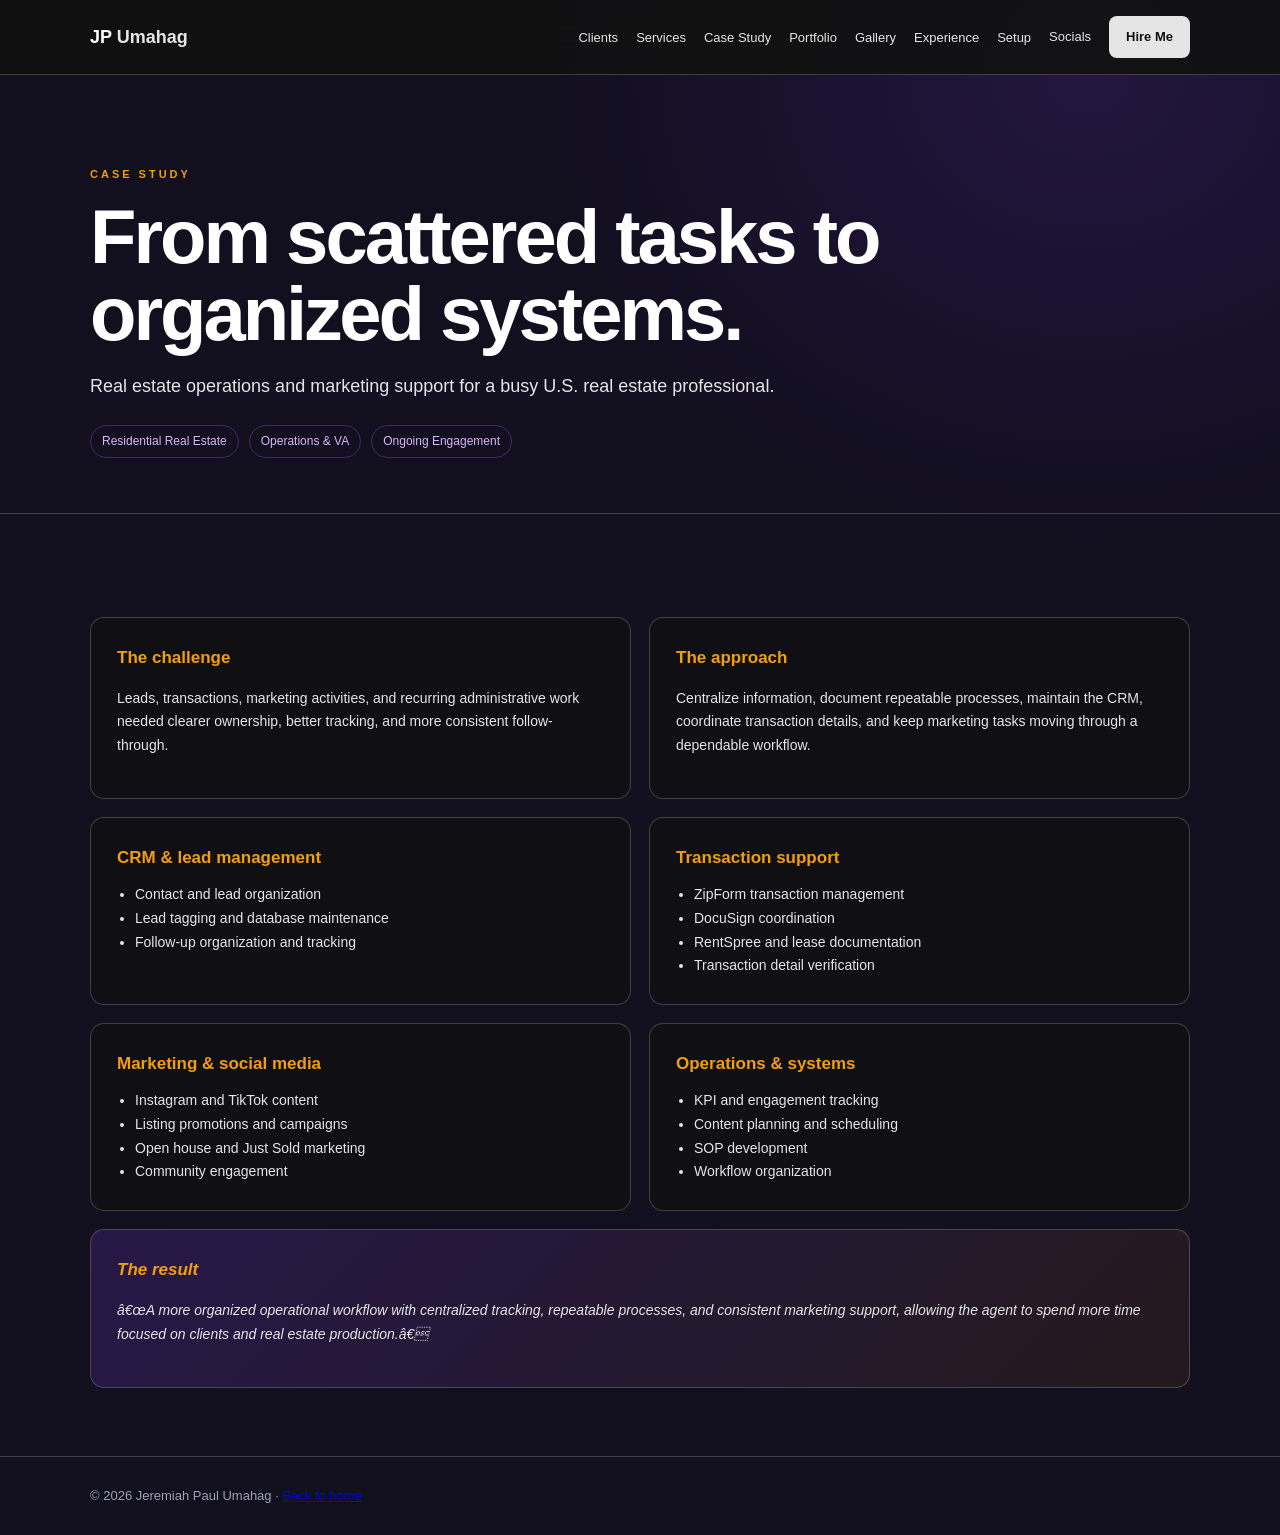
==== case-study.html @ 93256898 "Add files via upload" ====
﻿<!DOCTYPE html>
<html lang="en"><head><meta charset="UTF-8"><meta name="viewport" content="width=device-width,initial-scale=1"><title>Case Study | JP Umahag</title><style>:root{--bg:#120f1f;--panel:rgba(17,17,17,.7);--white:#fff;--silver:#e5e5e5;--muted:#9ca3af;--gold:#f59e0b;--purple:#a855f7;--line:rgba(229,229,229,.22)}*{box-sizing:border-box}body{margin:0;background:radial-gradient(ellipse 70% 50% at 85% 5%,rgba(124,58,237,.16),transparent 60%),var(--bg);color:var(--white);font-family:Inter,Arial,sans-serif;line-height:1.7}.wrap{width:min(1100px,calc(100% - 40px));margin:auto}nav{position:sticky;top:0;z-index:5;display:flex;justify-content:space-between;align-items:center;padding:16px max(20px,calc((100% - 1100px)/2));background:rgba(17,17,17,.94);border-bottom:1px solid var(--line);backdrop-filter:blur(16px)}.logo{font-weight:700;font-size:18px;color:#fff;text-decoration:none}.logo span{color:var(--silver)}.links{display:flex;align-items:center;gap:18px;list-style:none;margin:0;padding:0}.links a,summary{color:var(--silver);font-size:13px;text-decoration:none}.links a:hover,summary:hover{color:var(--gold)}.dropdown{position:relative}.dropdown summary{cursor:pointer;list-style:none}.dropdown summary::-webkit-details-marker{display:none}.social-menu{position:absolute;right:0;top:28px;min-width:150px;padding:8px;background:#191522;border:1px solid var(--line);border-radius:8px}.social-menu a{display:block;padding:7px 10px}.button{display:inline-block;padding:10px 17px;border-radius:8px;background:var(--silver);color:#111!important;font-weight:700}.hero{padding:90px 0 55px;border-bottom:1px solid var(--line)}.eyebrow{color:var(--gold);font-size:11px;font-weight:700;letter-spacing:3px;text-transform:uppercase}.hero h1{max-width:800px;margin:14px 0;font-size:clamp(42px,7vw,76px);line-height:1.02;letter-spacing:-3px}.hero p,.intro{max-width:700px;color:var(--silver);font-size:18px}.section{padding:68px 0}.section h2{font-size:clamp(25px,4vw,38px);margin:0 0 14px}.grid{display:grid;grid-template-columns:repeat(2,1fr);gap:18px;margin-top:35px}.card{padding:26px;background:var(--panel);border:1px solid var(--line);border-radius:14px}.card h3{margin:0 0 8px;color:var(--gold);font-size:17px}.card p,.card li{color:var(--silver);font-size:14px}.card ul{padding-left:18px;margin:10px 0 0}.result{grid-column:1/-1;background:linear-gradient(135deg,rgba(124,58,237,.2),rgba(245,158,11,.08));font-style:italic}.meta{display:flex;flex-wrap:wrap;gap:10px;margin-top:24px}.meta span{color:#d8b4fe;font-size:12px;border:1px solid rgba(168,85,247,.35);border-radius:99px;padding:5px 11px}footer{padding:28px 0;color:var(--muted);border-top:1px solid var(--line);font-size:13px}@media(max-width:760px){.links{display:none}.grid{grid-template-columns:1fr}.result{grid-column:auto}.hero{padding:58px 0 38px}.hero h1{letter-spacing:-1.5px}}</style><style>.reveal{opacity:0;transform:translateY(24px);transition:opacity .7s cubic-bezier(.23,1,.32,1),transform .7s cubic-bezier(.23,1,.32,1)}.reveal.visible{opacity:1;transform:translateY(0)}.reveal:nth-child(2){transition-delay:.1s}.reveal:nth-child(3){transition-delay:.2s}.reveal:nth-child(4){transition-delay:.3s}.reveal:nth-child(5){transition-delay:.4s}.reveal:nth-child(6){transition-delay:.5s}.hero .eyebrow,.hero h1,.hero p,.meta{animation:pageReveal .8s cubic-bezier(.23,1,.32,1) both}.hero h1{animation-delay:.12s}.hero p{animation-delay:.22s}.meta{animation-delay:.32s}@keyframes pageReveal{from{opacity:0;transform:translateY(22px)}to{opacity:1;transform:translateY(0)}}.card,.photo{transition:opacity .7s cubic-bezier(.23,1,.32,1),transform .35s ease,border-color .3s ease,box-shadow .3s ease}.card:hover,.photo:hover{transform:translateY(-5px);border-color:var(--gold);box-shadow:0 14px 32px rgba(0,0,0,.3)}@media(prefers-reduced-motion:reduce){*,*::before,*::after{animation:none!important;transition:none!important;scroll-behavior:auto!important}.reveal{opacity:1;transform:none}}</style></head><body><nav><a class="logo" href="index.html">JP <span>Umahag</span></a><ul class="links"><li><a href="clients.html">Clients</a></li><li><a href="services.html">Services</a></li><li><a href="case-study.html">Case Study</a></li><li><a href="portfolio.html">Portfolio</a></li><li><a href="gallery.html">Gallery</a></li><li><a href="index.html#experience">Experience</a></li><li><a href="index.html#setup">Setup</a></li><li><details class="dropdown"><summary>Socials</summary><div class="social-menu"><a href="https://www.linkedin.com/in/jpumahag/" target="_blank" rel="noopener">LinkedIn</a><a href="https://www.facebook.com/jp.iux0023" target="_blank" rel="noopener">Facebook</a><a href="https://www.instagram.com/jp.iux/" target="_blank" rel="noopener">Instagram</a><a href="https://www.onlinejobs.ph/jobseekers/info/2666370" target="_blank" rel="noopener">OnlineJobs.ph</a></div></details></li><li><a class="button" href="index.html#contact">Hire Me</a></li></ul></nav><main><section class="hero"><div class="wrap"><div class="eyebrow">Case study</div><h1>From scattered tasks to organized systems.</h1><p>Real estate operations and marketing support for a busy U.S. real estate professional.</p><div class="meta"><span>Residential Real Estate</span><span>Operations &amp; VA</span><span>Ongoing Engagement</span></div></div></section><section class="section"><div class="wrap"><div class="grid"><article class="card"><h3>The challenge</h3><p>Leads, transactions, marketing activities, and recurring administrative work needed clearer ownership, better tracking, and more consistent follow-through.</p></article><article class="card"><h3>The approach</h3><p>Centralize information, document repeatable processes, maintain the CRM, coordinate transaction details, and keep marketing tasks moving through a dependable workflow.</p></article><article class="card"><h3>CRM &amp; lead management</h3><ul><li>Contact and lead organization</li><li>Lead tagging and database maintenance</li><li>Follow-up organization and tracking</li></ul></article><article class="card"><h3>Transaction support</h3><ul><li>ZipForm transaction management</li><li>DocuSign coordination</li><li>RentSpree and lease documentation</li><li>Transaction detail verification</li></ul></article><article class="card"><h3>Marketing &amp; social media</h3><ul><li>Instagram and TikTok content</li><li>Listing promotions and campaigns</li><li>Open house and Just Sold marketing</li><li>Community engagement</li></ul></article><article class="card"><h3>Operations &amp; systems</h3><ul><li>KPI and engagement tracking</li><li>Content planning and scheduling</li><li>SOP development</li><li>Workflow organization</li></ul></article><article class="card result"><h3>The result</h3><p>â€œA more organized operational workflow with centralized tracking, repeatable processes, and consistent marketing support, allowing the agent to spend more time focused on clients and real estate production.â€</p></article></div></div></section></main><footer><div class="wrap">&copy; 2026 Jeremiah Paul Umahag &middot; <a href="index.html">Back to home</a></div></footer><script>document.addEventListener("DOMContentLoaded",()=>{const items=document.querySelectorAll(".section,.card,.photo,.tags");items.forEach(item=>item.classList.add("reveal"));const observer=new IntersectionObserver(entries=>entries.forEach(entry=>{if(entry.isIntersecting)entry.target.classList.add("visible")}),{threshold:.12});items.forEach(item=>observer.observe(item))});</script></body></html>
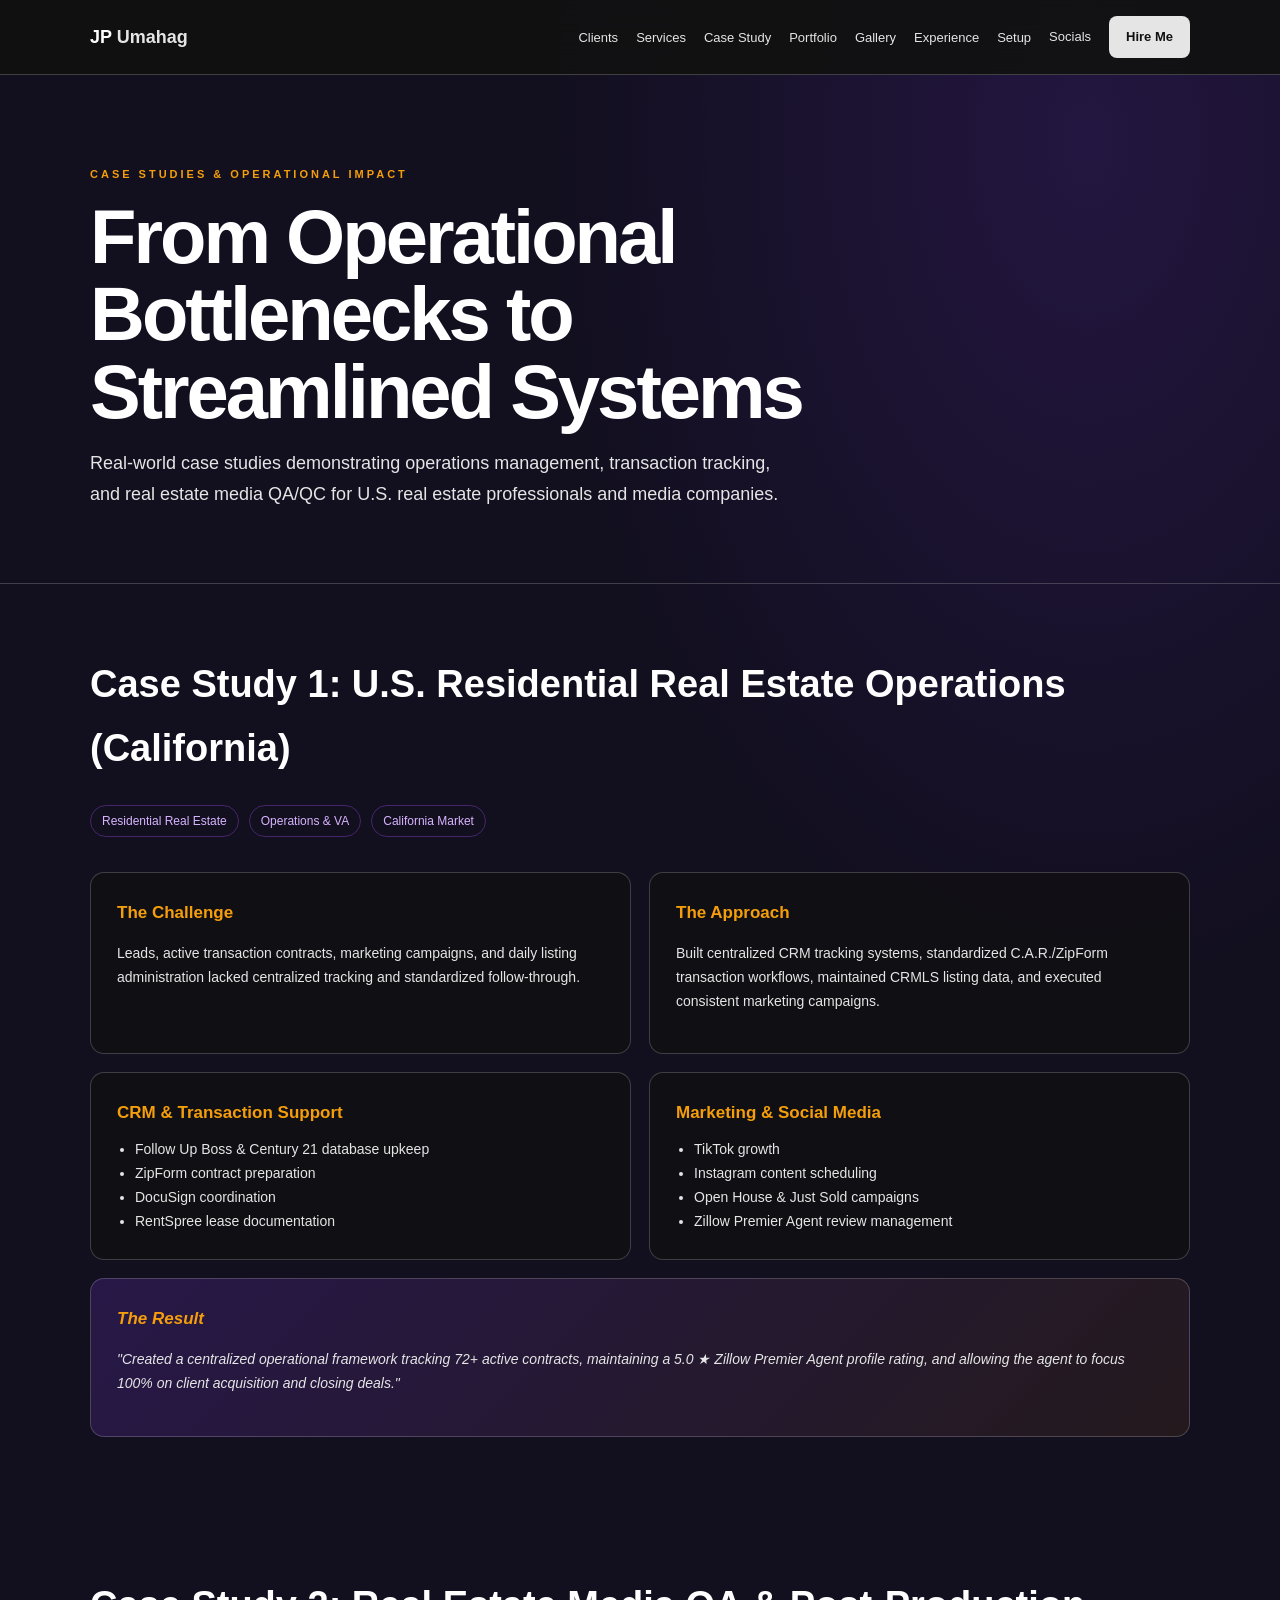
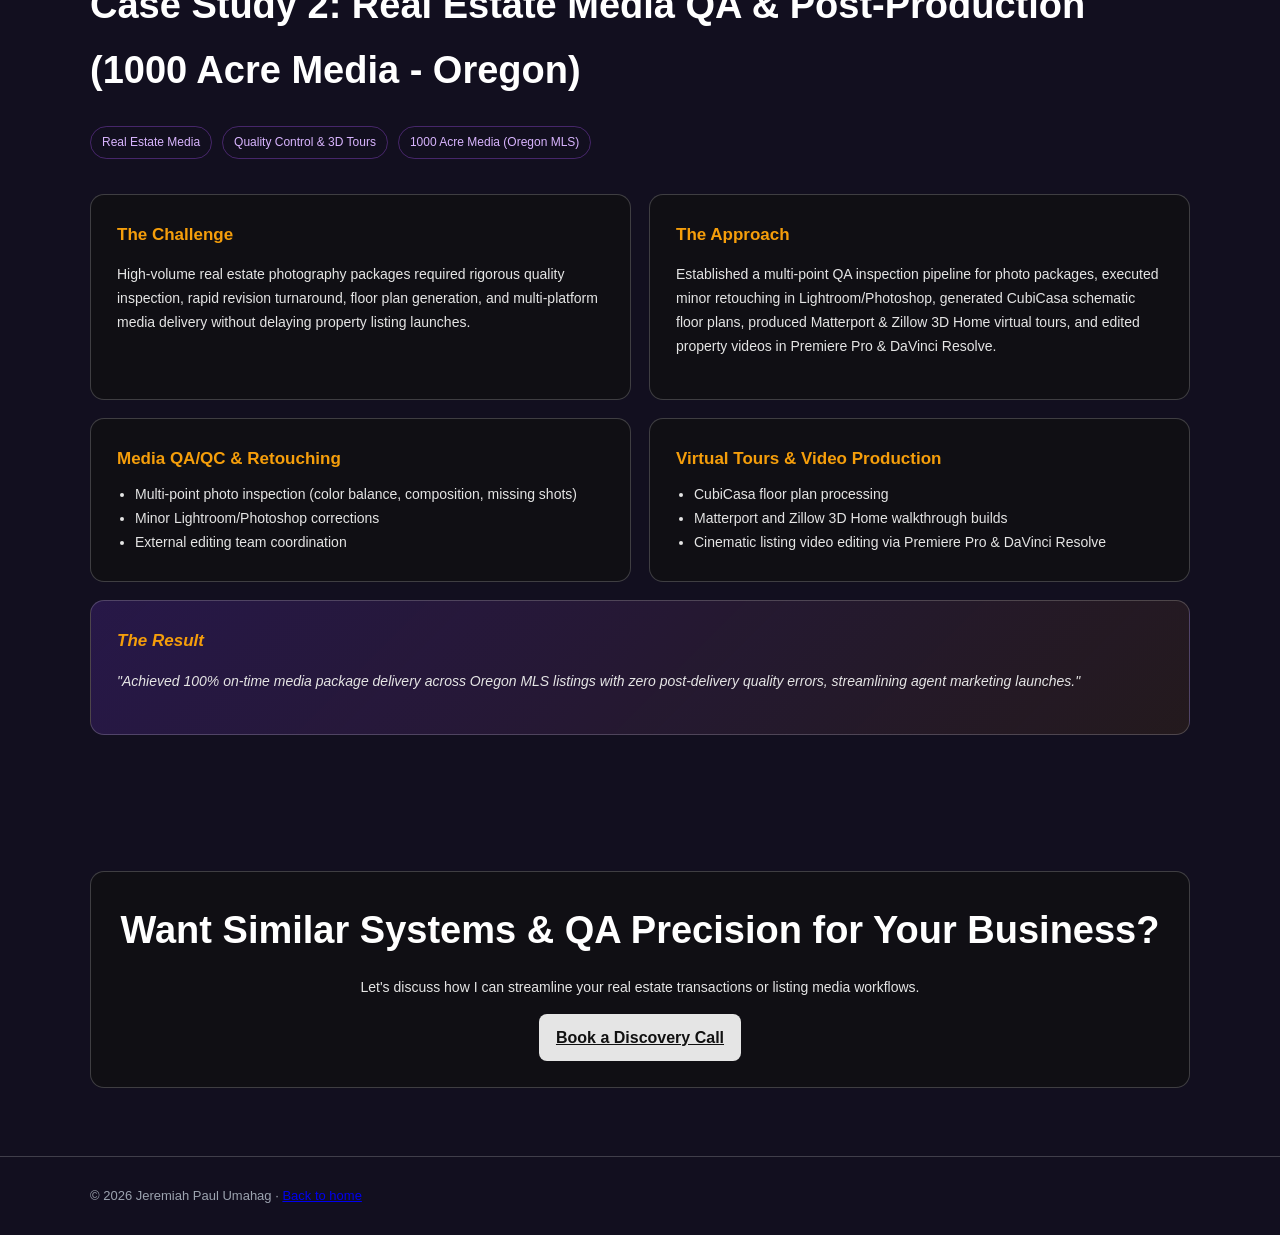
==== commit 0735119b: "Add files via upload" ====
--- a/case-study.html
+++ b/case-study.html
@@ -1,4 +1,144 @@
-﻿<!DOCTYPE html>
-<html lang="en"><head><meta charset="UTF-8"><meta name="viewport" content="width=device-width,initial-scale=1"><title>Case Study | JP Umahag</title><style>:root{--bg:#120f1f;--panel:rgba(17,17,17,.7);--white:#fff;--silver:#e5e5e5;--muted:#9ca3af;--gold:#f59e0b;--purple:#a855f7;--line:rgba(229,229,229,.22)}*{box-sizing:border-box}body{margin:0;background:radial-gradient(ellipse 70% 50% at 85% 5%,rgba(124,58,237,.16),transparent 60%),var(--bg);color:var(--white);font-family:Inter,Arial,sans-serif;line-height:1.7}.wrap{width:min(1100px,calc(100% - 40px));margin:auto}nav{position:sticky;top:0;z-index:5;display:flex;justify-content:space-between;align-items:center;padding:16px max(20px,calc((100% - 1100px)/2));background:rgba(17,17,17,.94);border-bottom:1px solid var(--line);backdrop-filter:blur(16px)}.logo{font-weight:700;font-size:18px;color:#fff;text-decoration:none}.logo span{color:var(--silver)}.links{display:flex;align-items:center;gap:18px;list-style:none;margin:0;padding:0}.links a,summary{color:var(--silver);font-size:13px;text-decoration:none}.links a:hover,summary:hover{color:var(--gold)}.dropdown{position:relative}.dropdown summary{cursor:pointer;list-style:none}.dropdown summary::-webkit-details-marker{display:none}.social-menu{position:absolute;right:0;top:28px;min-width:150px;padding:8px;background:#191522;border:1px solid var(--line);border-radius:8px}.social-menu a{display:block;padding:7px 10px}.button{display:inline-block;padding:10px 17px;border-radius:8px;background:var(--silver);color:#111!important;font-weight:700}.hero{padding:90px 0 55px;border-bottom:1px solid var(--line)}.eyebrow{color:var(--gold);font-size:11px;font-weight:700;letter-spacing:3px;text-transform:uppercase}.hero h1{max-width:800px;margin:14px 0;font-size:clamp(42px,7vw,76px);line-height:1.02;letter-spacing:-3px}.hero p,.intro{max-width:700px;color:var(--silver);font-size:18px}.section{padding:68px 0}.section h2{font-size:clamp(25px,4vw,38px);margin:0 0 14px}.grid{display:grid;grid-template-columns:repeat(2,1fr);gap:18px;margin-top:35px}.card{padding:26px;background:var(--panel);border:1px solid var(--line);border-radius:14px}.card h3{margin:0 0 8px;color:var(--gold);font-size:17px}.card p,.card li{color:var(--silver);font-size:14px}.card ul{padding-left:18px;margin:10px 0 0}.result{grid-column:1/-1;background:linear-gradient(135deg,rgba(124,58,237,.2),rgba(245,158,11,.08));font-style:italic}.meta{display:flex;flex-wrap:wrap;gap:10px;margin-top:24px}.meta span{color:#d8b4fe;font-size:12px;border:1px solid rgba(168,85,247,.35);border-radius:99px;padding:5px 11px}footer{padding:28px 0;color:var(--muted);border-top:1px solid var(--line);font-size:13px}@media(max-width:760px){.links{display:none}.grid{grid-template-columns:1fr}.result{grid-column:auto}.hero{padding:58px 0 38px}.hero h1{letter-spacing:-1.5px}}</style><style>.reveal{opacity:0;transform:translateY(24px);transition:opacity .7s cubic-bezier(.23,1,.32,1),transform .7s cubic-bezier(.23,1,.32,1)}.reveal.visible{opacity:1;transform:translateY(0)}.reveal:nth-child(2){transition-delay:.1s}.reveal:nth-child(3){transition-delay:.2s}.reveal:nth-child(4){transition-delay:.3s}.reveal:nth-child(5){transition-delay:.4s}.reveal:nth-child(6){transition-delay:.5s}.hero .eyebrow,.hero h1,.hero p,.meta{animation:pageReveal .8s cubic-bezier(.23,1,.32,1) both}.hero h1{animation-delay:.12s}.hero p{animation-delay:.22s}.meta{animation-delay:.32s}@keyframes pageReveal{from{opacity:0;transform:translateY(22px)}to{opacity:1;transform:translateY(0)}}.card,.photo{transition:opacity .7s cubic-bezier(.23,1,.32,1),transform .35s ease,border-color .3s ease,box-shadow .3s ease}.card:hover,.photo:hover{transform:translateY(-5px);border-color:var(--gold);box-shadow:0 14px 32px rgba(0,0,0,.3)}@media(prefers-reduced-motion:reduce){*,*::before,*::after{animation:none!important;transition:none!important;scroll-behavior:auto!important}.reveal{opacity:1;transform:none}}</style></head><body><nav><a class="logo" href="index.html">JP <span>Umahag</span></a><ul class="links"><li><a href="clients.html">Clients</a></li><li><a href="services.html">Services</a></li><li><a href="case-study.html">Case Study</a></li><li><a href="portfolio.html">Portfolio</a></li><li><a href="gallery.html">Gallery</a></li><li><a href="index.html#experience">Experience</a></li><li><a href="index.html#setup">Setup</a></li><li><details class="dropdown"><summary>Socials</summary><div class="social-menu"><a href="https://www.linkedin.com/in/jpumahag/" target="_blank" rel="noopener">LinkedIn</a><a href="https://www.facebook.com/jp.iux0023" target="_blank" rel="noopener">Facebook</a><a href="https://www.instagram.com/jp.iux/" target="_blank" rel="noopener">Instagram</a><a href="https://www.onlinejobs.ph/jobseekers/info/2666370" target="_blank" rel="noopener">OnlineJobs.ph</a></div></details></li><li><a class="button" href="index.html#contact">Hire Me</a></li></ul></nav><main><section class="hero"><div class="wrap"><div class="eyebrow">Case study</div><h1>From scattered tasks to organized systems.</h1><p>Real estate operations and marketing support for a busy U.S. real estate professional.</p><div class="meta"><span>Residential Real Estate</span><span>Operations &amp; VA</span><span>Ongoing Engagement</span></div></div></section><section class="section"><div class="wrap"><div class="grid"><article class="card"><h3>The challenge</h3><p>Leads, transactions, marketing activities, and recurring administrative work needed clearer ownership, better tracking, and more consistent follow-through.</p></article><article class="card"><h3>The approach</h3><p>Centralize information, document repeatable processes, maintain the CRM, coordinate transaction details, and keep marketing tasks moving through a dependable workflow.</p></article><article class="card"><h3>CRM &amp; lead management</h3><ul><li>Contact and lead organization</li><li>Lead tagging and database maintenance</li><li>Follow-up organization and tracking</li></ul></article><article class="card"><h3>Transaction support</h3><ul><li>ZipForm transaction management</li><li>DocuSign coordination</li><li>RentSpree and lease documentation</li><li>Transaction detail verification</li></ul></article><article class="card"><h3>Marketing &amp; social media</h3><ul><li>Instagram and TikTok content</li><li>Listing promotions and campaigns</li><li>Open house and Just Sold marketing</li><li>Community engagement</li></ul></article><article class="card"><h3>Operations &amp; systems</h3><ul><li>KPI and engagement tracking</li><li>Content planning and scheduling</li><li>SOP development</li><li>Workflow organization</li></ul></article><article class="card result"><h3>The result</h3><p>â€œA more organized operational workflow with centralized tracking, repeatable processes, and consistent marketing support, allowing the agent to spend more time focused on clients and real estate production.â€</p></article></div></div></section></main><footer><div class="wrap">&copy; 2026 Jeremiah Paul Umahag &middot; <a href="index.html">Back to home</a></div></footer><script>document.addEventListener("DOMContentLoaded",()=>{const items=document.querySelectorAll(".section,.card,.photo,.tags");items.forEach(item=>item.classList.add("reveal"));const observer=new IntersectionObserver(entries=>entries.forEach(entry=>{if(entry.isIntersecting)entry.target.classList.add("visible")}),{threshold:.12});items.forEach(item=>observer.observe(item))});</script></body></html>
-
-
+﻿<!DOCTYPE html>
+<html lang="en">
+<head>
+<meta charset="UTF-8">
+<meta name="viewport" content="width=device-width,initial-scale=1">
+<title>Case Study | JP Umahag</title>
+<style>:root{--bg:#120f1f;--panel:rgba(17,17,17,.7);--white:#fff;--silver:#e5e5e5;--muted:#9ca3af;--gold:#f59e0b;--purple:#a855f7;--line:rgba(229,229,229,.22)}*{box-sizing:border-box}body{margin:0;background:radial-gradient(ellipse 70% 50% at 85% 5%,rgba(124,58,237,.16),transparent 60%),var(--bg);color:var(--white);font-family:Inter,Arial,sans-serif;line-height:1.7}.wrap{width:min(1100px,calc(100% - 40px));margin:auto}nav{position:sticky;top:0;z-index:5;display:flex;justify-content:space-between;align-items:center;padding:16px max(20px,calc((100% - 1100px)/2));background:rgba(17,17,17,.94);border-bottom:1px solid var(--line);backdrop-filter:blur(16px)}.logo{font-weight:700;font-size:18px;color:#fff;text-decoration:none}.logo span{color:var(--silver)}.links{display:flex;align-items:center;gap:18px;list-style:none;margin:0;padding:0}.links a,summary{color:var(--silver);font-size:13px;text-decoration:none}.links a:hover,summary:hover{color:var(--gold)}.dropdown{position:relative}.dropdown summary{cursor:pointer;list-style:none}.dropdown summary::-webkit-details-marker{display:none}.social-menu{position:absolute;right:0;top:28px;min-width:150px;padding:8px;background:#191522;border:1px solid var(--line);border-radius:8px}.social-menu a{display:block;padding:7px 10px}.button{display:inline-block;padding:10px 17px;border-radius:8px;background:var(--silver);color:#111!important;font-weight:700}.hero{padding:90px 0 55px;border-bottom:1px solid var(--line)}.eyebrow{color:var(--gold);font-size:11px;font-weight:700;letter-spacing:3px;text-transform:uppercase}.hero h1{max-width:800px;margin:14px 0;font-size:clamp(42px,7vw,76px);line-height:1.02;letter-spacing:-3px}.hero p,.intro{max-width:700px;color:var(--silver);font-size:18px}.section{padding:68px 0}.section h2{font-size:clamp(25px,4vw,38px);margin:0 0 14px}.grid{display:grid;grid-template-columns:repeat(2,1fr);gap:18px;margin-top:35px}.card{padding:26px;background:var(--panel);border:1px solid var(--line);border-radius:14px}.card h3{margin:0 0 8px;color:var(--gold);font-size:17px}.card p,.card li{color:var(--silver);font-size:14px}.card ul{padding-left:18px;margin:10px 0 0}.result{grid-column:1/-1;background:linear-gradient(135deg,rgba(124,58,237,.2),rgba(245,158,11,.08));font-style:italic}.meta{display:flex;flex-wrap:wrap;gap:10px;margin-top:24px}.meta span{color:#d8b4fe;font-size:12px;border:1px solid rgba(168,85,247,.35);border-radius:99px;padding:5px 11px}footer{padding:28px 0;color:var(--muted);border-top:1px solid var(--line);font-size:13px}@media(max-width:760px){.links{display:none}.grid{grid-template-columns:1fr}.result{grid-column:auto}.hero{padding:58px 0 38px}.hero h1{letter-spacing:-1.5px}}</style>
+<style>.reveal{opacity:0;transform:translateY(24px);transition:opacity .7s cubic-bezier(.23,1,.32,1),transform .7s cubic-bezier(.23,1,.32,1)}.reveal.visible{opacity:1;transform:translateY(0)}.reveal:nth-child(2){transition-delay:.1s}.reveal:nth-child(3){transition-delay:.2s}.reveal:nth-child(4){transition-delay:.3s}.reveal:nth-child(5){transition-delay:.4s}.reveal:nth-child(6){transition-delay:.5s}.hero .eyebrow,.hero h1,.hero p,.meta{animation:pageReveal .8s cubic-bezier(.23,1,.32,1) both}.hero h1{animation-delay:.12s}.hero p{animation-delay:.22s}.meta{animation-delay:.32s}@keyframes pageReveal{from{opacity:0;transform:translateY(22px)}to{opacity:1;transform:translateY(0)}}.card,.photo{transition:opacity .7s cubic-bezier(.23,1,.32,1),transform .35s ease,border-color .3s ease,box-shadow .3s ease}.card:hover,.photo:hover{transform:translateY(-5px);border-color:var(--gold);box-shadow:0 14px 32px rgba(0,0,0,.3)}@media(prefers-reduced-motion:reduce){*,*::before,*::after{animation:none!important;transition:none!important;scroll-behavior:auto!important}.reveal{opacity:1;transform:none}}</style>
+</head>
+<body>
+<nav>
+<a class="logo" href="index.html">JP <span>Umahag</span></a>
+<ul class="links">
+<li><a href="clients.html">Clients</a></li>
+<li><a href="services.html">Services</a></li>
+<li><a href="case-study.html">Case Study</a></li>
+<li><a href="portfolio.html">Portfolio</a></li>
+<li><a href="gallery.html">Gallery</a></li>
+<li><a href="index.html#experience">Experience</a></li>
+<li><a href="index.html#setup">Setup</a></li>
+<li><details class="dropdown"><summary>Socials</summary><div class="social-menu"><a href="https://www.linkedin.com/in/jpumahag/" target="_blank" rel="noopener">LinkedIn</a><a href="https://www.facebook.com/jp.iux0023" target="_blank" rel="noopener">Facebook</a><a href="https://www.instagram.com/jp.iux/" target="_blank" rel="noopener">Instagram</a><a href="https://www.onlinejobs.ph/jobseekers/info/2666370" target="_blank" rel="noopener">OnlineJobs.ph</a></div></details></li>
+<li><a class="button" href="index.html#contact">Hire Me</a></li>
+</ul>
+</nav>
+<main>
+<section class="hero">
+<div class="wrap">
+<div class="eyebrow">CASE STUDIES & OPERATIONAL IMPACT</div>
+<h1>From Operational Bottlenecks to Streamlined Systems</h1>
+<p>Real-world case studies demonstrating operations management, transaction tracking, and real estate media QA/QC for U.S. real estate professionals and media companies.</p>
+</div>
+</section>
+
+<section class="section">
+<div class="wrap">
+<h2>Case Study 1: U.S. Residential Real Estate Operations (California)</h2>
+<div class="meta">
+<span>Residential Real Estate</span>
+<span>Operations & VA</span>
+<span>California Market</span>
+</div>
+<div class="grid">
+<article class="card">
+<h3>The Challenge</h3>
+<p>Leads, active transaction contracts, marketing campaigns, and daily listing administration lacked centralized tracking and standardized follow-through.</p>
+</article>
+<article class="card">
+<h3>The Approach</h3>
+<p>Built centralized CRM tracking systems, standardized C.A.R./ZipForm transaction workflows, maintained CRMLS listing data, and executed consistent marketing campaigns.</p>
+</article>
+<article class="card">
+<h3>CRM & Transaction Support</h3>
+<ul>
+<li>Follow Up Boss & Century 21 database upkeep</li>
+<li>ZipForm contract preparation</li>
+<li>DocuSign coordination</li>
+<li>RentSpree lease documentation</li>
+</ul>
+</article>
+<article class="card">
+<h3>Marketing & Social Media</h3>
+<ul>
+<li>TikTok growth</li>
+<li>Instagram content scheduling</li>
+<li>Open House & Just Sold campaigns</li>
+<li>Zillow Premier Agent review management</li>
+</ul>
+</article>
+<article class="card result">
+<h3>The Result</h3>
+<p>"Created a centralized operational framework tracking 72+ active contracts, maintaining a 5.0 ★ Zillow Premier Agent profile rating, and allowing the agent to focus 100% on client acquisition and closing deals."</p>
+</article>
+</div>
+</div>
+</section>
+
+<section class="section">
+<div class="wrap">
+<h2>Case Study 2: Real Estate Media QA &amp; Post-Production (1000 Acre Media - Oregon)</h2>
+<div class="meta">
+<span>Real Estate Media</span>
+<span>Quality Control & 3D Tours</span>
+<span>1000 Acre Media (Oregon MLS)</span>
+</div>
+<div class="grid">
+<article class="card">
+<h3>The Challenge</h3>
+<p>High-volume real estate photography packages required rigorous quality inspection, rapid revision turnaround, floor plan generation, and multi-platform media delivery without delaying property listing launches.</p>
+</article>
+<article class="card">
+<h3>The Approach</h3>
+<p>Established a multi-point QA inspection pipeline for photo packages, executed minor retouching in Lightroom/Photoshop, generated CubiCasa schematic floor plans, produced Matterport & Zillow 3D Home virtual tours, and edited property videos in Premiere Pro & DaVinci Resolve.</p>
+</article>
+<article class="card">
+<h3>Media QA/QC & Retouching</h3>
+<ul>
+<li>Multi-point photo inspection (color balance, composition, missing shots)</li>
+<li>Minor Lightroom/Photoshop corrections</li>
+<li>External editing team coordination</li>
+</ul>
+</article>
+<article class="card">
+<h3>Virtual Tours & Video Production</h3>
+<ul>
+<li>CubiCasa floor plan processing</li>
+<li>Matterport and Zillow 3D Home walkthrough builds</li>
+<li>Cinematic listing video editing via Premiere Pro & DaVinci Resolve</li>
+</ul>
+</article>
+<article class="card result">
+<h3>The Result</h3>
+<p>"Achieved 100% on-time media package delivery across Oregon MLS listings with zero post-delivery quality errors, streamlining agent marketing launches."</p>
+</article>
+</div>
+</div>
+</section>
+
+<section class="section">
+<div class="wrap">
+<div class="card" style="text-align: center;">
+<h2>Want Similar Systems &amp; QA Precision for Your Business?</h2>
+<p>Let's discuss how I can streamline your real estate transactions or listing media workflows.</p>
+<a class="button" href="index.html#contact">Book a Discovery Call</a>
+</div>
+</div>
+</section>
+</main>
+<footer>
+<div class="wrap">
+&copy; 2026 Jeremiah Paul Umahag &middot; <a href="index.html">Back to home</a>
+</div>
+</footer>
+<script>
+document.addEventListener("DOMContentLoaded",()=> {
+const items=document.querySelectorAll(".section,.card,.photo,.tags");
+items.forEach(item=>item.classList.add("reveal"));
+const observer=new IntersectionObserver(entries=>entries.forEach(entry=>{
+if(entry.isIntersecting)entry.target.classList.add("visible")
+}),{threshold:.12});
+items.forEach(item=>observer.observe(item))
+});
+</script>
+</body>
+</html>
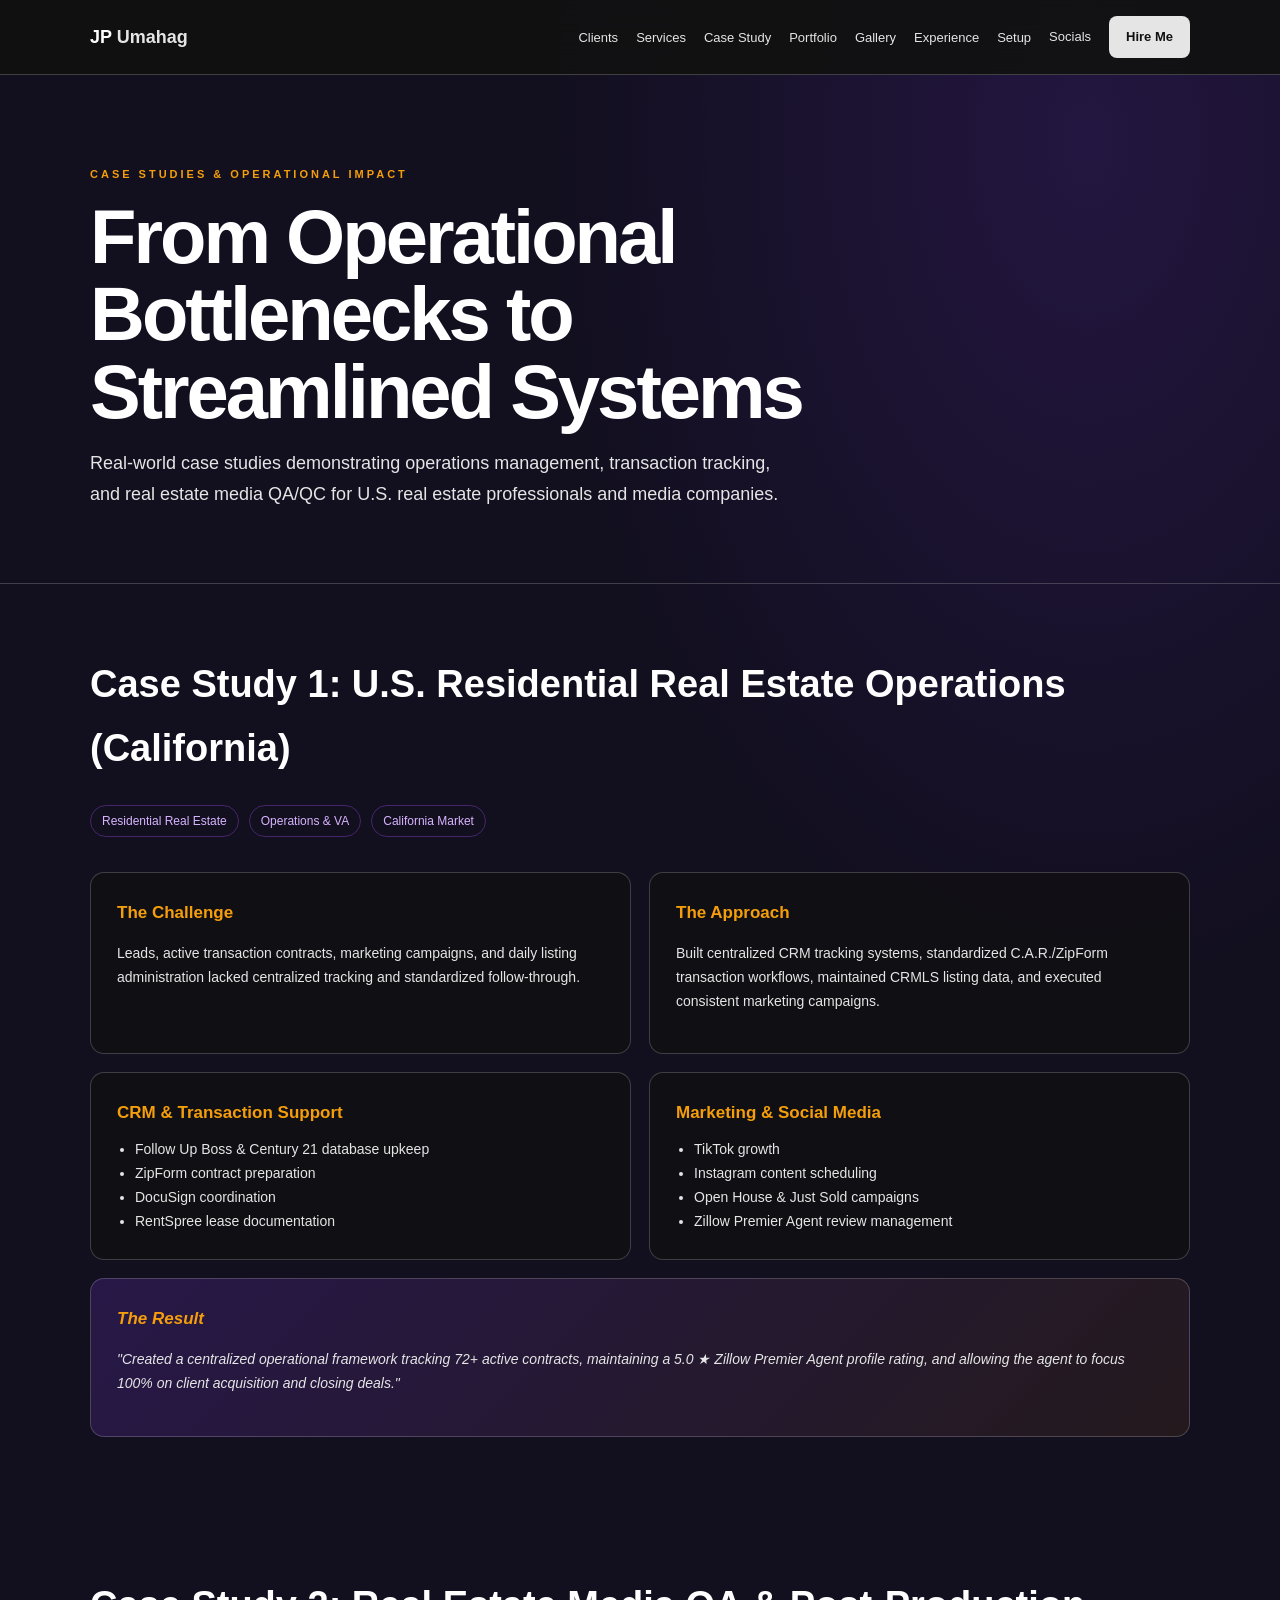
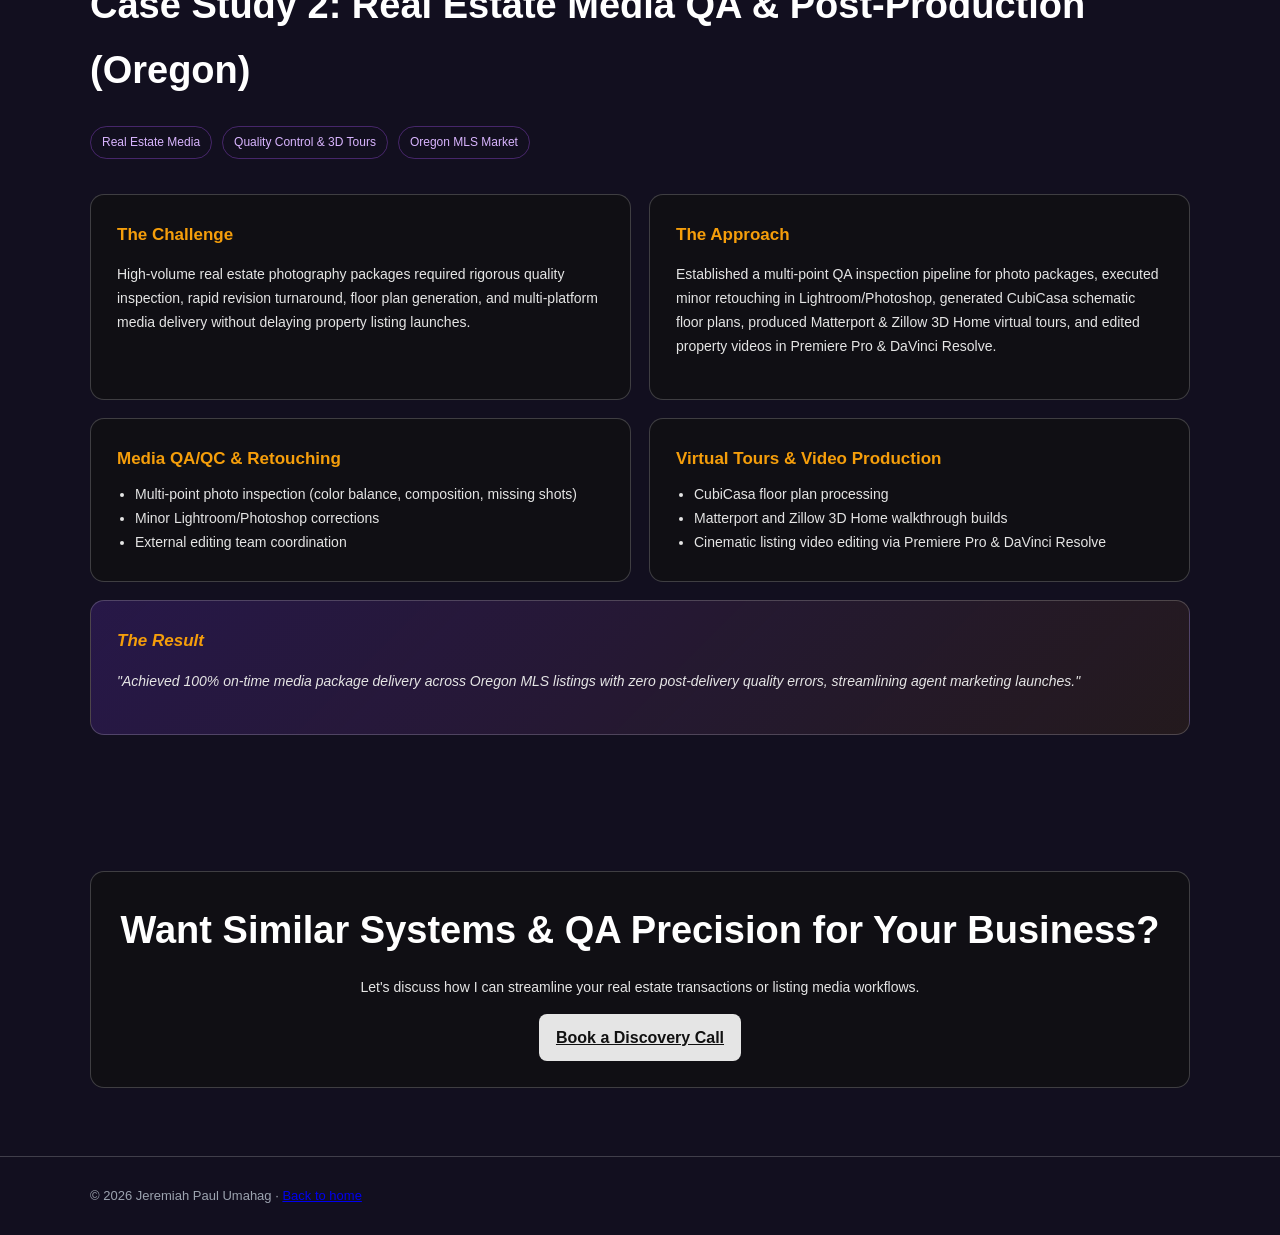
==== commit 051b99d6: "Add files via upload" ====
--- a/case-study.html
+++ b/case-study.html
@@ -76,11 +76,11 @@
 
 <section class="section">
 <div class="wrap">
-<h2>Case Study 2: Real Estate Media QA &amp; Post-Production (1000 Acre Media - Oregon)</h2>
+<h2>Case Study 2: Real Estate Media QA &amp; Post-Production (Oregon)</h2>
 <div class="meta">
 <span>Real Estate Media</span>
 <span>Quality Control & 3D Tours</span>
-<span>1000 Acre Media (Oregon MLS)</span>
+<span>Oregon MLS Market</span>
 </div>
 <div class="grid">
 <article class="card">
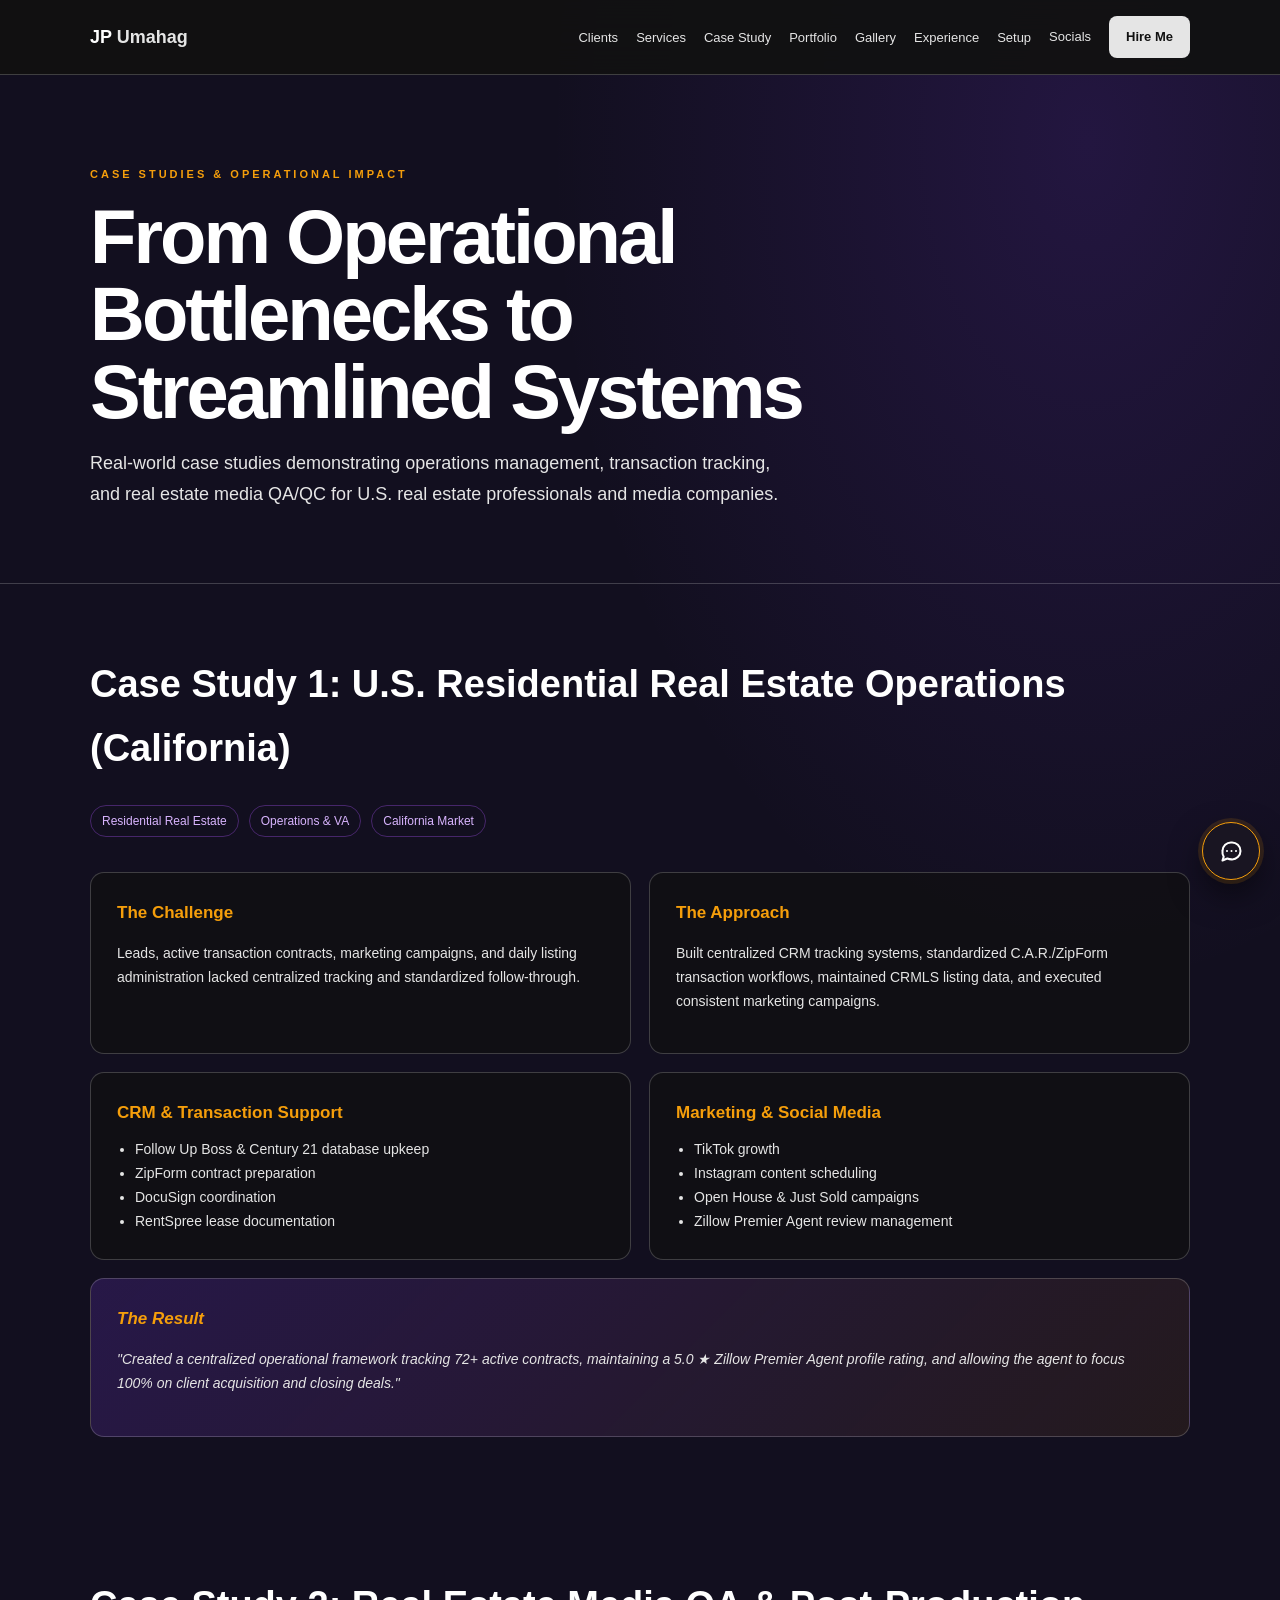
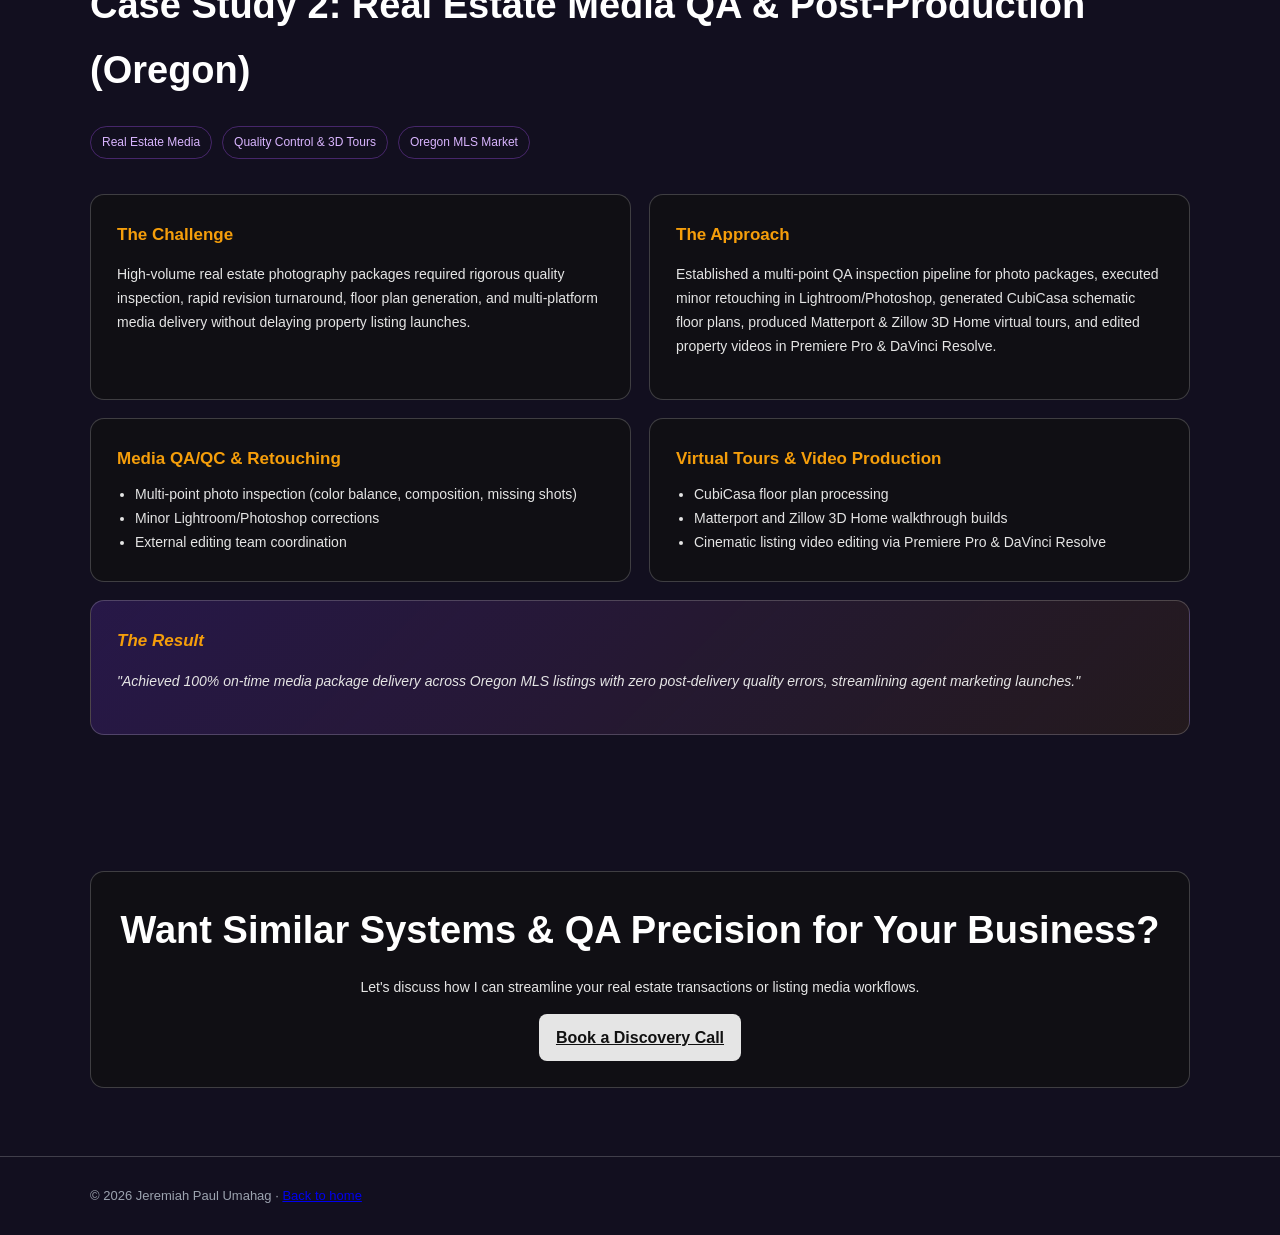
==== commit 2c76d4f1: "Add files via upload" ====
--- a/case-study.html
+++ b/case-study.html
@@ -4,6 +4,7 @@
 <meta charset="UTF-8">
 <meta name="viewport" content="width=device-width,initial-scale=1">
 <title>Case Study | JP Umahag</title>
+<link rel="stylesheet" href="chatbot.css">
 <style>:root{--bg:#120f1f;--panel:rgba(17,17,17,.7);--white:#fff;--silver:#e5e5e5;--muted:#9ca3af;--gold:#f59e0b;--purple:#a855f7;--line:rgba(229,229,229,.22)}*{box-sizing:border-box}body{margin:0;background:radial-gradient(ellipse 70% 50% at 85% 5%,rgba(124,58,237,.16),transparent 60%),var(--bg);color:var(--white);font-family:Inter,Arial,sans-serif;line-height:1.7}.wrap{width:min(1100px,calc(100% - 40px));margin:auto}nav{position:sticky;top:0;z-index:5;display:flex;justify-content:space-between;align-items:center;padding:16px max(20px,calc((100% - 1100px)/2));background:rgba(17,17,17,.94);border-bottom:1px solid var(--line);backdrop-filter:blur(16px)}.logo{font-weight:700;font-size:18px;color:#fff;text-decoration:none}.logo span{color:var(--silver)}.links{display:flex;align-items:center;gap:18px;list-style:none;margin:0;padding:0}.links a,summary{color:var(--silver);font-size:13px;text-decoration:none}.links a:hover,summary:hover{color:var(--gold)}.dropdown{position:relative}.dropdown summary{cursor:pointer;list-style:none}.dropdown summary::-webkit-details-marker{display:none}.social-menu{position:absolute;right:0;top:28px;min-width:150px;padding:8px;background:#191522;border:1px solid var(--line);border-radius:8px}.social-menu a{display:block;padding:7px 10px}.button{display:inline-block;padding:10px 17px;border-radius:8px;background:var(--silver);color:#111!important;font-weight:700}.hero{padding:90px 0 55px;border-bottom:1px solid var(--line)}.eyebrow{color:var(--gold);font-size:11px;font-weight:700;letter-spacing:3px;text-transform:uppercase}.hero h1{max-width:800px;margin:14px 0;font-size:clamp(42px,7vw,76px);line-height:1.02;letter-spacing:-3px}.hero p,.intro{max-width:700px;color:var(--silver);font-size:18px}.section{padding:68px 0}.section h2{font-size:clamp(25px,4vw,38px);margin:0 0 14px}.grid{display:grid;grid-template-columns:repeat(2,1fr);gap:18px;margin-top:35px}.card{padding:26px;background:var(--panel);border:1px solid var(--line);border-radius:14px}.card h3{margin:0 0 8px;color:var(--gold);font-size:17px}.card p,.card li{color:var(--silver);font-size:14px}.card ul{padding-left:18px;margin:10px 0 0}.result{grid-column:1/-1;background:linear-gradient(135deg,rgba(124,58,237,.2),rgba(245,158,11,.08));font-style:italic}.meta{display:flex;flex-wrap:wrap;gap:10px;margin-top:24px}.meta span{color:#d8b4fe;font-size:12px;border:1px solid rgba(168,85,247,.35);border-radius:99px;padding:5px 11px}footer{padding:28px 0;color:var(--muted);border-top:1px solid var(--line);font-size:13px}@media(max-width:760px){.links{display:none}.grid{grid-template-columns:1fr}.result{grid-column:auto}.hero{padding:58px 0 38px}.hero h1{letter-spacing:-1.5px}}</style>
 <style>.reveal{opacity:0;transform:translateY(24px);transition:opacity .7s cubic-bezier(.23,1,.32,1),transform .7s cubic-bezier(.23,1,.32,1)}.reveal.visible{opacity:1;transform:translateY(0)}.reveal:nth-child(2){transition-delay:.1s}.reveal:nth-child(3){transition-delay:.2s}.reveal:nth-child(4){transition-delay:.3s}.reveal:nth-child(5){transition-delay:.4s}.reveal:nth-child(6){transition-delay:.5s}.hero .eyebrow,.hero h1,.hero p,.meta{animation:pageReveal .8s cubic-bezier(.23,1,.32,1) both}.hero h1{animation-delay:.12s}.hero p{animation-delay:.22s}.meta{animation-delay:.32s}@keyframes pageReveal{from{opacity:0;transform:translateY(22px)}to{opacity:1;transform:translateY(0)}}.card,.photo{transition:opacity .7s cubic-bezier(.23,1,.32,1),transform .35s ease,border-color .3s ease,box-shadow .3s ease}.card:hover,.photo:hover{transform:translateY(-5px);border-color:var(--gold);box-shadow:0 14px 32px rgba(0,0,0,.3)}@media(prefers-reduced-motion:reduce){*,*::before,*::after{animation:none!important;transition:none!important;scroll-behavior:auto!important}.reveal{opacity:1;transform:none}}</style>
 </head>
@@ -140,5 +141,6 @@
 items.forEach(item=>observer.observe(item))
 });
 </script>
+<script src="chatbot.js" defer></script>
 </body>
 </html>
--- a/chatbot.css
+++ b/chatbot.css
@@ -0,0 +1 @@
+.ai-chat-launcher{position:fixed;right:20px;bottom:20px;z-index:9999;width:58px;height:58px;border:1px solid #f59e0b;background:#191522;color:#fff;border-radius:50%;display:grid;place-items:center;cursor:pointer;box-shadow:0 0 0 4px #f59e0b22,0 14px 32px #0008;transition:transform .25s ease,box-shadow .25s ease}.ai-chat-launcher:hover,.ai-chat-launcher:focus-visible{transform:translateY(-4px) scale(1.04);box-shadow:0 0 0 6px #f59e0b2e,0 18px 38px #000b;outline:none}.ai-chat-launcher svg{width:27px;height:27px;fill:none;stroke:currentColor;stroke-width:1.8;stroke-linecap:round;stroke-linejoin:round}.ai-chat-window{position:fixed;right:20px;bottom:92px;z-index:9999;width:380px;height:500px;max-height:calc(100vh - 112px);display:flex;flex-direction:column;overflow:hidden;background:#120f1f;color:#fff;border:1px solid #ffffff38;border-radius:16px;box-shadow:0 20px 60px #000b;opacity:0;visibility:hidden;transform:translateY(16px) scale(.97);transform-origin:bottom right;transition:opacity .2s ease,transform .2s ease,visibility .2s ease}.ai-chat-window.is-open{opacity:1;visibility:visible;transform:none}.ai-chat-header{display:flex;align-items:center;justify-content:space-between;gap:12px;padding:15px 16px;background:#191522;border-bottom:1px solid #ffffff38}.ai-chat-title{font-size:15px;font-weight:700}.ai-chat-status{display:block;margin-top:2px;color:#f59e0b;font-size:11px;font-weight:400}.ai-chat-close{width:36px;height:36px;border:0;border-radius:8px;background:transparent;color:#cbd5e1;font-size:25px;line-height:1;cursor:pointer}.ai-chat-close:hover,.ai-chat-close:focus-visible{background:#ffffff14;color:#fff;outline:none}.ai-chat-messages{flex:1;min-height:0;overflow-y:auto;padding:16px;display:flex;flex-direction:column;gap:11px;scroll-behavior:smooth}.ai-chat-message{max-width:86%;padding:10px 12px;border-radius:13px;font-size:14px;line-height:1.5;overflow-wrap:anywhere}.ai-chat-message.assistant{align-self:flex-start;background:#191522;border:1px solid #ffffff1f;color:#e5e5e5;border-bottom-left-radius:4px}.ai-chat-message.user{align-self:flex-end;background:#f59e0b;color:#111;border-bottom-right-radius:4px}.ai-chat-message.typing{display:flex;gap:4px;align-items:center;padding:13px 14px}.ai-chat-message.typing span{width:6px;height:6px;background:#cbd5e1;border-radius:50%;animation:ai-chat-bounce 1s infinite ease-in-out}.ai-chat-message.typing span:nth-child(2){animation-delay:.15s}.ai-chat-message.typing span:nth-child(3){animation-delay:.3s}@keyframes ai-chat-bounce{0%,60%,100%{transform:translateY(0);opacity:.45}30%{transform:translateY(-4px);opacity:1}}.ai-chat-form{display:flex;gap:8px;padding:12px;border-top:1px solid #ffffff38;background:#11101a}.ai-chat-input{min-width:0;flex:1;height:42px;padding:0 12px;border:1px solid #ffffff38;border-radius:9px;background:#120f1f;color:#fff;font:inherit;font-size:14px}.ai-chat-input:focus{border-color:#f59e0b;outline:2px solid #f59e0b33}.ai-chat-send{min-width:72px;height:42px;padding:0 13px;border:0;border-radius:9px;background:#e5e5e5;color:#111;font-weight:700;cursor:pointer}.ai-chat-send:hover,.ai-chat-send:focus-visible{background:#f59e0b;outline:none}.ai-chat-send:disabled{cursor:wait;opacity:.55}@media(max-width:600px){.ai-chat-launcher{right:16px;bottom:16px;width:56px;height:56px}.ai-chat-window{right:16px;bottom:16px;width:calc(100vw - 32px);height:500px;max-height:80vh;border-radius:14px}.ai-chat-input,.ai-chat-send,.ai-chat-close{min-height:44px;height:44px}.ai-chat-form{padding-bottom:max(12px,env(safe-area-inset-bottom))}}@media(prefers-reduced-motion:reduce){.ai-chat-launcher,.ai-chat-window{transition:none}.ai-chat-message.typing span{animation:none}}
